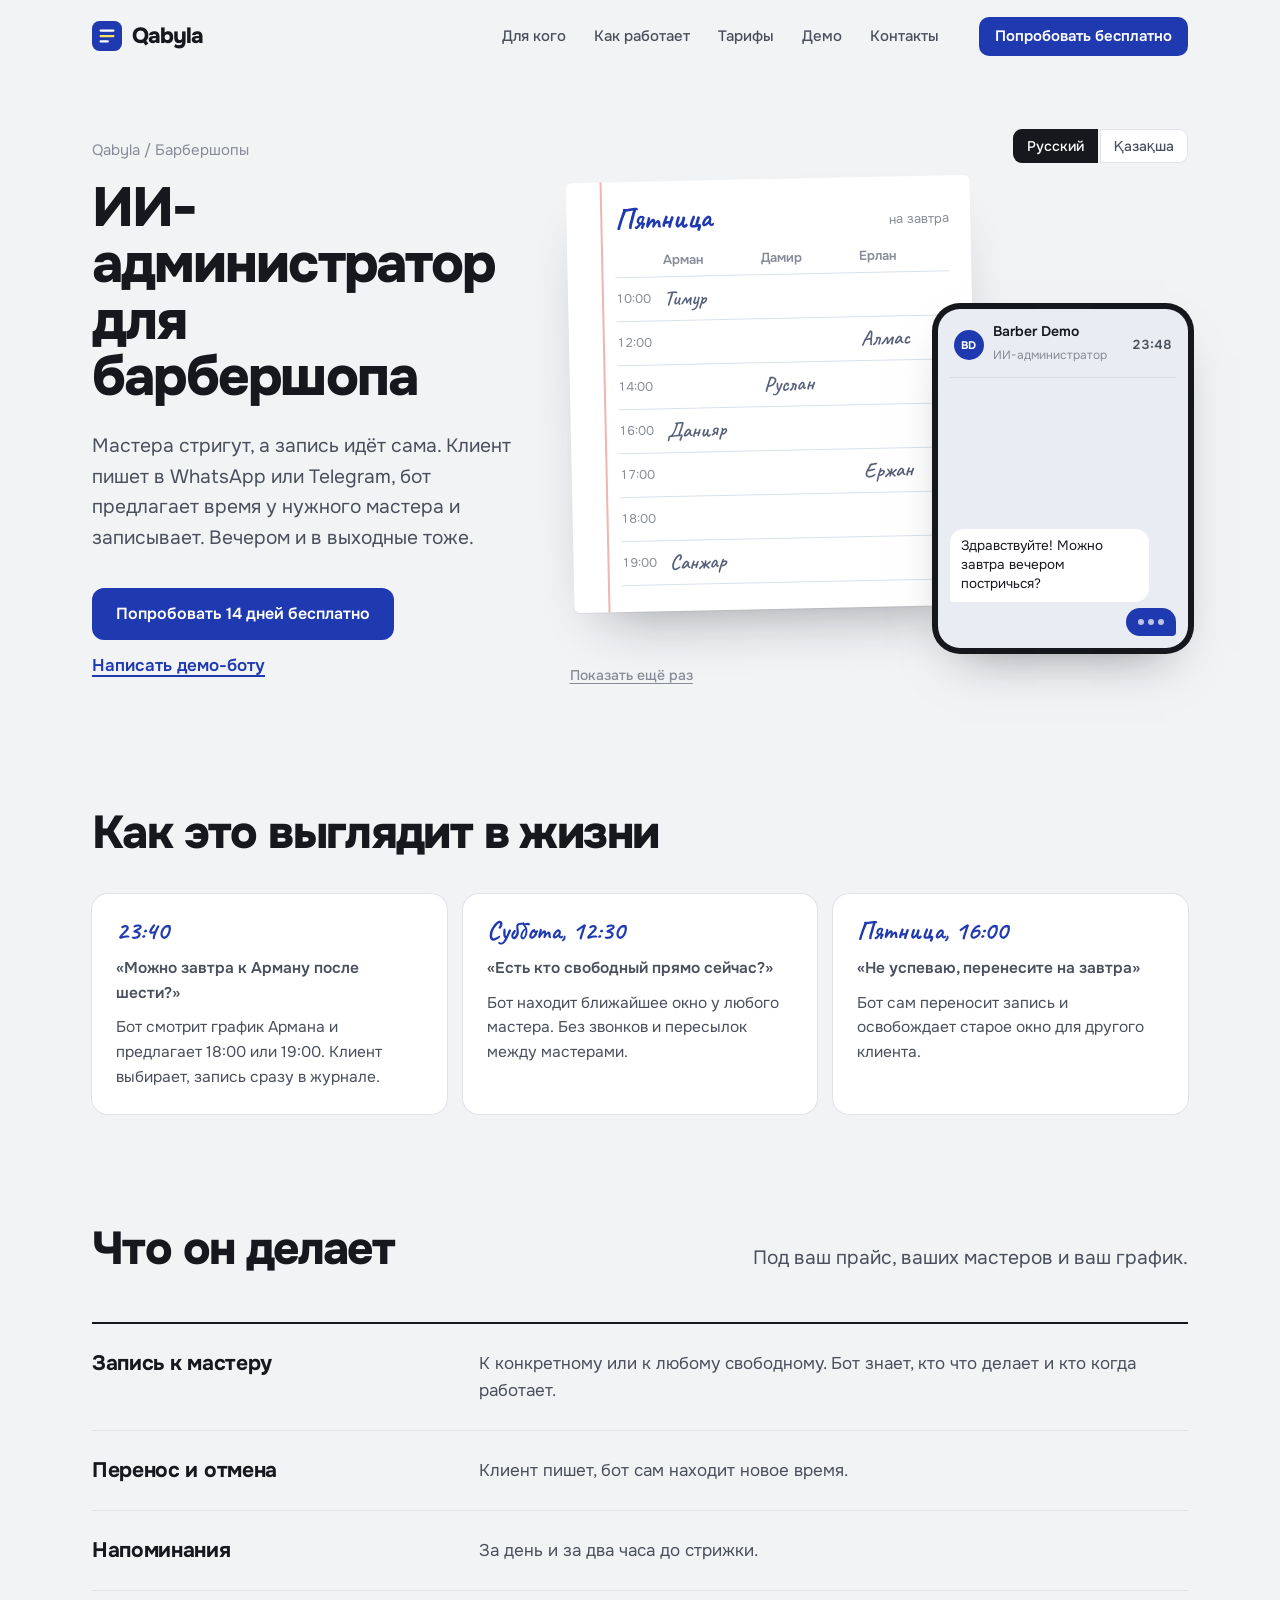
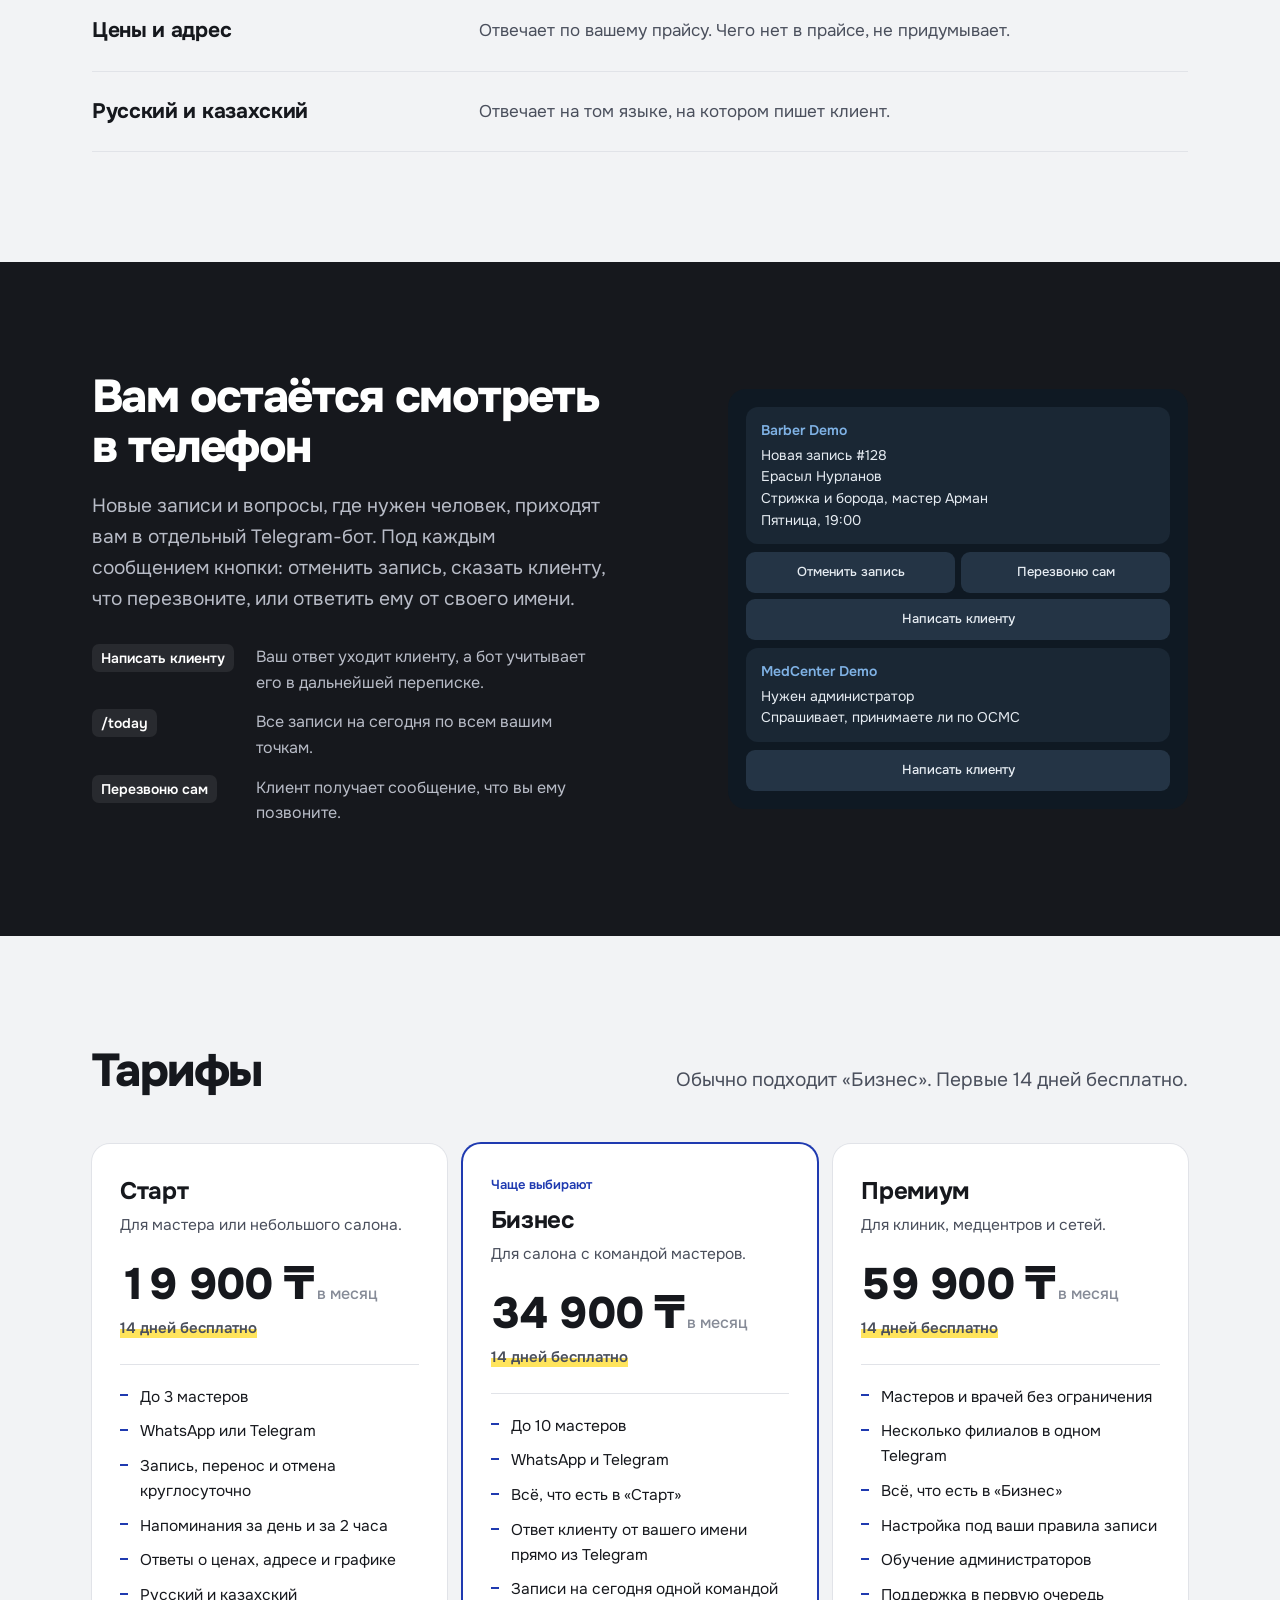
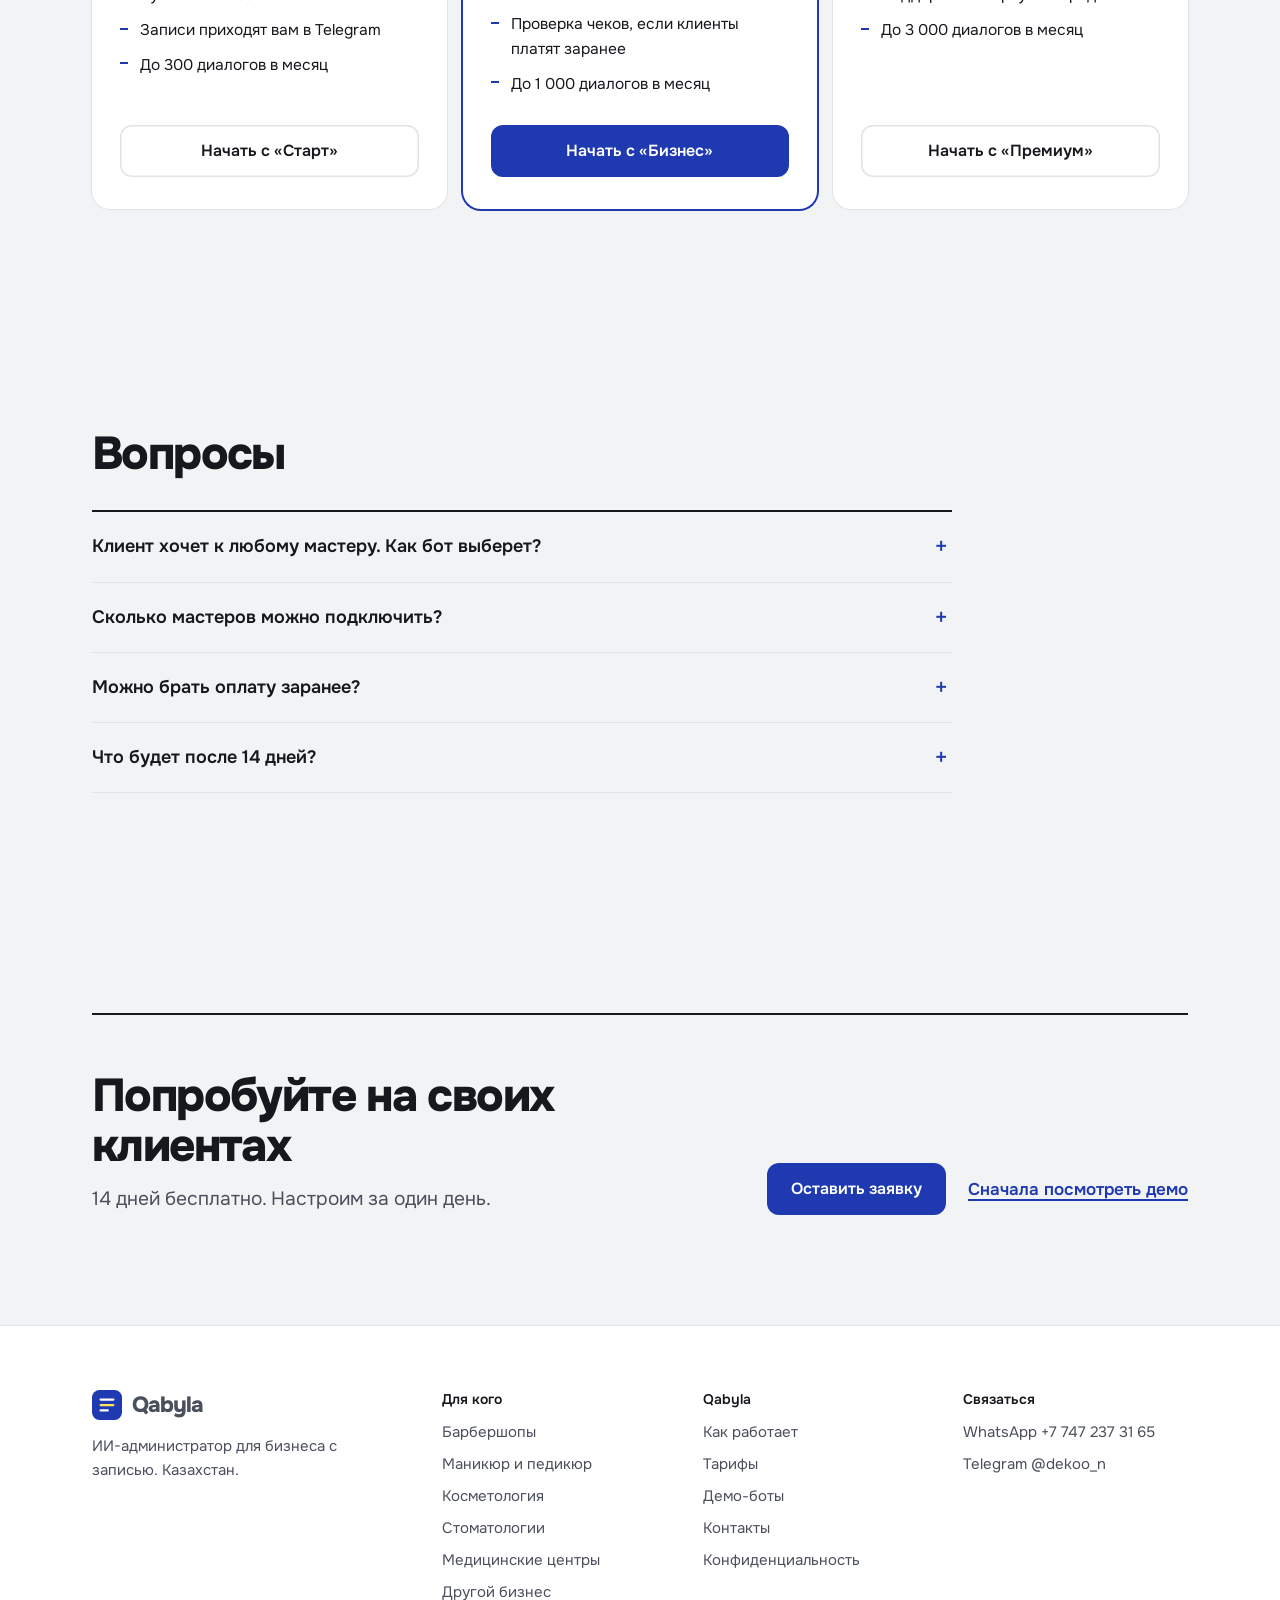
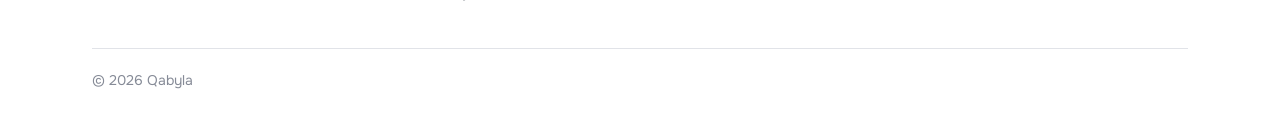
==== barbershop.html @ 43e149b2 "Сайт Qabyla: новый дизайн (журнал записи), страницы ниш, тарифы, демо, контакты Co-Authored-By: Clau" ====
<!doctype html>
<html lang="ru">
<head>
<meta charset="utf-8">
<meta name="viewport" content="width=device-width, initial-scale=1">
<title>ИИ-администратор для барбершопа: Qabyla</title>
<meta name="description" content="Мастера стригут, а запись идёт сама. Клиент пишет в WhatsApp или Telegram, бот предлагает время у нужного мастера и записывает. Вечером и в выходные тоже.">
<meta property="og:title" content="ИИ-администратор для барбершопа: Qabyla">
<meta property="og:description" content="Мастера стригут, а запись идёт сама. Клиент пишет в WhatsApp или Telegram, бот предлагает время у нужного мастера и записывает. Вечером и в выходные тоже.">
<link rel="icon" href="data:image/svg+xml,<svg viewBox='0 0 32 32' xmlns='http://www.w3.org/2000/svg'><rect width='32' height='32' rx='8' fill='%231F3AB0'/><rect x='8' y='9' width='16' height='2.4' rx='1.2' fill='%23fff'/><rect x='8' y='14.8' width='16' height='2.4' rx='1.2' fill='%23FFE45C'/><rect x='8' y='20.6' width='10' height='2.4' rx='1.2' fill='%23fff'/></svg>">
<link rel="preconnect" href="https://fonts.googleapis.com">
<link rel="preconnect" href="https://fonts.gstatic.com" crossorigin>
<link href="https://fonts.googleapis.com/css2?family=Caveat:wght@600;700&family=Onest:wght@400;500;600;700;800&display=swap" rel="stylesheet">
<link rel="stylesheet" href="assets/style.css?v=202611200009">
</head>
<body>
<header class="top">
  <div class="wrap">
    <a class="logo" href="index.html" aria-label="Qabyla, на главную"><svg viewBox="0 0 32 32" aria-hidden="true"><rect width="32" height="32" rx="8" fill="#1F3AB0"/><rect x="8" y="9" width="16" height="2.4" rx="1.2" fill="#fff"/><rect x="8" y="14.8" width="16" height="2.4" rx="1.2" fill="#FFE45C"/><rect x="8" y="20.6" width="10" height="2.4" rx="1.2" fill="#fff"/></svg>Qabyla</a>
    <nav class="menu" aria-label="Главное меню">
      <div class="dd"><button type="button" aria-expanded="false">Для кого</button><div class="dd-panel"><a href="barbershop.html"><b>Барбершопы</b><small>Запись к нужному мастеру или к любому свободному</small></a><a href="nails.html"><b>Маникюр и педикюр</b><small>Длинные процедуры без накладок по времени</small></a><a href="cosmetology.html"><b>Косметология</b><small>Перед уколами сначала консультация</small></a><a href="dental.html"><b>Стоматологии</b><small>Острая боль попадает в ближайшее окно</small></a><a href="medcenter.html"><b>Медицинские центры</b><small>Подскажет, к какому врачу идти</small></a><a href="custom.html"><b>Другой бизнес</b><small>Груминг, массаж, автомойка и другие</small></a></div></div>
      <a href="how.html">Как работает</a><a href="pricing.html">Тарифы</a><a href="demo.html">Демо</a><a href="contact.html">Контакты</a>
      <a class="btn btn-pen m-cta" href="contact.html">Попробовать бесплатно</a>
    </nav>
    <a class="btn btn-pen btn-sm head-cta" href="contact.html">Попробовать бесплатно</a>
    <button class="burger" type="button" aria-expanded="false">Меню</button>
  </div>
</header>
<main>
<section class="hero">
  <div class="wrap hero-grid">
    <div>
      <p class="hero-note" style="margin:0 0 18px"><a href="index.html" style="text-decoration:none">Qabyla</a> / Барбершопы</p>
      <h1>ИИ-администратор для барбершопа</h1>
      <p class="lead">Мастера стригут, а запись идёт сама. Клиент пишет в WhatsApp или Telegram, бот предлагает время у нужного мастера и записывает. Вечером и в выходные тоже.</p>
      <div class="actions"><a class="btn btn-pen" href="contact.html?biz=Барбершоп&amp;plan=Бизнес">Попробовать 14 дней бесплатно</a>
        <a class="link" href="https://t.me/barber_demo_ai_bot" target="_blank" rel="noopener">Написать демо-боту</a></div>
    </div>
    <div>
  <div class="lang-switch" data-lang-for="niche-desk" role="group" aria-label="Язык переписки">
    <button type="button" data-lang="ru" aria-pressed="true">Русский</button><button type="button" data-lang="kk" aria-pressed="false">Қазақша</button>
  </div>
  <div class="desk" id="niche-desk" data-scene="barber">
    <div class="journal" aria-label="Журнал записи на завтра">
      <div class="j-head"><b>Пятница</b><small>на завтра</small></div>
      <div class="j-grid"></div>
    </div>
    <div class="chat" aria-label="Переписка клиента с ИИ-администратором">
      <div class="chat-bar"><i class="p-ava">BD</i><div><b class="p-name">Barber Demo</b><small>ИИ-администратор</small></div><time>23:47</time></div>
      <div class="msgs" aria-live="polite"></div>
    </div>
  </div>
  <button class="replay" type="button" data-replay="niche-desk">Показать ещё раз</button>
</div>
  </div>
</section>

<section style="padding-top:20px">
  <div class="wrap">
    <h2 style="margin-bottom:36px">Как это выглядит в жизни</h2>
    <div class="cases"><div class="case"><div class="when">23:40</div><p class="q">«Можно завтра к Арману после шести?»</p><p>Бот смотрит график Армана и предлагает 18:00 или 19:00. Клиент выбирает, запись сразу в журнале.</p></div><div class="case"><div class="when">Суббота, 12:30</div><p class="q">«Есть кто свободный прямо сейчас?»</p><p>Бот находит ближайшее окно у любого мастера. Без звонков и пересылок между мастерами.</p></div><div class="case"><div class="when">Пятница, 16:00</div><p class="q">«Не успеваю, перенесите на завтра»</p><p>Бот сам переносит запись и освобождает старое окно для другого клиента.</p></div></div>
  </div>
</section>

<section style="padding-top:0">
  <div class="wrap">
    <div class="sec-head"><h2>Что он делает</h2><p class="lead">Под ваш прайс, ваших мастеров и ваш график.</p></div>
    <div class="ledger"><div><h3>Запись к мастеру</h3><p>К конкретному или к любому свободному. Бот знает, кто что делает и кто когда работает.</p></div><div><h3>Перенос и отмена</h3><p>Клиент пишет, бот сам находит новое время.</p></div><div><h3>Напоминания</h3><p>За день и за два часа до стрижки.</p></div><div><h3>Цены и адрес</h3><p>Отвечает по вашему прайсу. Чего нет в прайсе, не придумывает.</p></div><div><h3>Русский и казахский</h3><p>Отвечает на том языке, на котором пишет клиент.</p></div></div>
  </div>
</section>

<section class="ink">
  <div class="wrap split">
    <div>
      <h2>Вам остаётся смотреть в телефон</h2>
      <p class="lead" style="margin-top:20px">Новые записи и вопросы, где нужен человек, приходят вам в отдельный Telegram-бот. Под каждым сообщением кнопки: отменить запись, сказать клиенту, что перезвоните, или ответить ему от своего имени.</p>
      <ul class="cmds">
        <li><code>Написать клиенту</code><span>Ваш ответ уходит клиенту, а бот учитывает его в дальнейшей переписке.</span></li>
        <li><code>/today</code><span>Все записи на сегодня по всем вашим точкам.</span></li>
        <li><code>Перезвоню сам</code><span>Клиент получает сообщение, что вы ему позвоните.</span></li>
      </ul>
    </div>
    <div class="tg" aria-label="Пример сообщений в боте администратора">
      <div class="tg-card"><div class="biz">Barber Demo</div>Новая запись #128<br>Ерасыл Нурланов<br>Стрижка и борода, мастер Арман<br>Пятница, 19:00</div>
      <div class="tg-btns"><span>Отменить запись</span><span>Перезвоню сам</span><span class="full">Написать клиенту</span></div>
      <div class="tg-card"><div class="biz">MedCenter Demo</div>Нужен администратор<br>Спрашивает, принимаете ли по ОСМС</div>
      <div class="tg-btns"><span class="full">Написать клиенту</span></div>
    </div>
  </div>
</section>

<section>
  <div class="wrap">
    <div class="sec-head"><h2>Тарифы</h2><p class="lead">Обычно подходит «Бизнес». Первые 14 дней бесплатно.</p></div>
    <div class="plans"><article class="plan"><h3>Старт</h3><p class="for">Для мастера или небольшого салона.</p>
  <div class="price">19 900 ₸<small> в месяц</small></div><p class="free"><b>14 дней бесплатно</b></p>
  <ul><li>До 3 мастеров</li><li>WhatsApp или Telegram</li><li>Запись, перенос и отмена круглосуточно</li><li>Напоминания за день и за 2 часа</li><li>Ответы о ценах, адресе и графике</li><li>Русский и казахский</li><li>Записи приходят вам в Telegram</li><li>До 300 диалогов в месяц</li></ul><a class="btn btn-plain" href="contact.html?plan=Старт">Начать с «Старт»</a></article><article class="plan best"><span class="tag">Чаще выбирают</span><h3>Бизнес</h3><p class="for">Для салона с командой мастеров.</p>
  <div class="price">34 900 ₸<small> в месяц</small></div><p class="free"><b>14 дней бесплатно</b></p>
  <ul><li>До 10 мастеров</li><li>WhatsApp и Telegram</li><li>Всё, что есть в «Старт»</li><li>Ответ клиенту от вашего имени прямо из Telegram</li><li>Записи на сегодня одной командой</li><li>Проверка чеков, если клиенты платят заранее</li><li>До 1 000 диалогов в месяц</li></ul><a class="btn btn-pen" href="contact.html?plan=Бизнес">Начать с «Бизнес»</a></article><article class="plan"><h3>Премиум</h3><p class="for">Для клиник, медцентров и сетей.</p>
  <div class="price">59 900 ₸<small> в месяц</small></div><p class="free"><b>14 дней бесплатно</b></p>
  <ul><li>Мастеров и врачей без ограничения</li><li>Несколько филиалов в одном Telegram</li><li>Всё, что есть в «Бизнес»</li><li>Настройка под ваши правила записи</li><li>Обучение администраторов</li><li>Поддержка в первую очередь</li><li>До 3 000 диалогов в месяц</li></ul><a class="btn btn-plain" href="contact.html?plan=Премиум">Начать с «Премиум»</a></article></div>
  </div>
</section>

<section><div class="wrap"><h2 style="margin-bottom:32px">Вопросы</h2><div class="faq"><details><summary>Клиент хочет к любому мастеру. Как бот выберет?</summary><p>Предложит ближайшие свободные окна у всех мастеров, которые делают эту услугу. Выбирает клиент.</p></details><details><summary>Сколько мастеров можно подключить?</summary><p>На тарифе «Старт» до трёх, на «Бизнес» до десяти, на «Премиум» без ограничений.</p></details><details><summary>Можно брать оплату заранее?</summary><p>Можно. Если вы берёте предоплату, бот проверит присланный чек: сумму, получателя и дату. Включаем по вашему желанию.</p></details><details><summary>Что будет после 14 дней?</summary><p>Выбираете тариф и платите раз в месяц.</p></details></div></div></section>
<section style="padding-bottom:0"><div class="wrap"><div class="final">
  <div><h2>Попробуйте на своих клиентах</h2><p class="lead" style="margin-top:14px">14 дней бесплатно. Настроим за один день.</p></div>
  <div class="actions"><a class="btn btn-pen" href="contact.html">Оставить заявку</a><a class="link" href="demo.html">Сначала посмотреть демо</a></div>
</div></div></section>
</main>
<footer>
  <div class="wrap">
    <div class="f-grid">
      <div><a class="logo" href="index.html"><svg viewBox="0 0 32 32" aria-hidden="true"><rect width="32" height="32" rx="8" fill="#1F3AB0"/><rect x="8" y="9" width="16" height="2.4" rx="1.2" fill="#fff"/><rect x="8" y="14.8" width="16" height="2.4" rx="1.2" fill="#FFE45C"/><rect x="8" y="20.6" width="10" height="2.4" rx="1.2" fill="#fff"/></svg>Qabyla</a>
        <p style="margin-top:14px;max-width:22em">ИИ-администратор для бизнеса с записью. Казахстан.</p></div>
      <div><h4>Для кого</h4><ul><li><a href="barbershop.html">Барбершопы</a></li><li><a href="nails.html">Маникюр и педикюр</a></li><li><a href="cosmetology.html">Косметология</a></li><li><a href="dental.html">Стоматологии</a></li><li><a href="medcenter.html">Медицинские центры</a></li><li><a href="custom.html">Другой бизнес</a></li></ul></div>
      <div><h4>Qabyla</h4><ul><li><a href="how.html">Как работает</a></li><li><a href="pricing.html">Тарифы</a></li>
        <li><a href="demo.html">Демо-боты</a></li><li><a href="contact.html">Контакты</a></li><li><a href="privacy.html">Конфиденциальность</a></li></ul></div>
      <div><h4>Связаться</h4><ul><li><a href="https://wa.me/77472373165" target="_blank" rel="noopener">WhatsApp +7 747 237 31 65</a></li>
        <li><a href="https://t.me/dekoo_n" target="_blank" rel="noopener">Telegram @dekoo_n</a></li></ul></div>
    </div>
    <div class="f-bottom">© 2026 Qabyla</div>
  </div>
</footer>
<script src="assets/app.js?v=202611200009"></script>
</body>
</html>
---- assets/style.css ----
/* =========================================================
   Qabyla — сайт в духе бумажного журнала записи:
   белая бумага в линейку, синяя шариковая ручка, жёлтый маркер, красная ручка.
   ========================================================= */
:root{
  --bg:#F2F3F5; --paper:#FFFFFF; --ink:#16181D; --ink-2:#4A4F5C; --ink-3:#868B97;
  --pen:#1F3AB0; --pen-2:#172D8C; --mark:#FFE45C; --red:#D63A2C; --rule:#D9E1EC; --line:#E1E3E8;
  --text:"Onest",system-ui,sans-serif; --hand:"Caveat","Segoe Print",cursive;
}
*{box-sizing:border-box}
html{scroll-behavior:smooth;scroll-padding-top:84px}
body{margin:0;background:var(--bg);color:var(--ink);font:400 17px/1.6 var(--text);-webkit-font-smoothing:antialiased;overflow-x:clip}
img,svg{display:block;max-width:100%}
a{color:inherit}
p{margin:0}
:focus-visible{outline:3px solid var(--pen);outline-offset:3px;border-radius:6px}
.wrap{max-width:1160px;margin:0 auto;padding:0 32px}
@media (max-width:640px){.wrap{padding:0 16px}}
h1,h2,h3{font-family:var(--text);font-weight:800;margin:0;letter-spacing:-.035em;overflow-wrap:break-word;hyphens:auto}
h1{font-size:clamp(40px,5.4vw,72px);line-height:1.02}
h2{font-size:clamp(30px,3.6vw,46px);line-height:1.08}
h3{font-size:20px;line-height:1.3;letter-spacing:-.015em;font-weight:700}
.lead{font-size:clamp(18px,1.5vw,20px);line-height:1.6;color:var(--ink-2);max-width:34em}
.muted{color:var(--ink-2)}
section{padding:110px 0}
@media (max-width:760px){section{padding:72px 0}}
.sec-head{display:grid;grid-template-columns:minmax(0,1fr) minmax(0,1fr);gap:48px;align-items:end;margin-bottom:48px}
.sec-head .lead{justify-self:end}
@media (max-width:900px){.sec-head{grid-template-columns:minmax(0,1fr);gap:16px;margin-bottom:32px}.sec-head .lead{justify-self:start}}

/* ---------- кнопки и ссылки ---------- */
.btn{display:inline-flex;align-items:center;justify-content:center;gap:10px;font:600 16px/1 var(--text);text-decoration:none;border:0;cursor:pointer;
  border-radius:12px;padding:18px 24px;transition:background .15s,color .15s,box-shadow .15s}
.btn-pen{background:var(--pen);color:#fff}
.btn-pen:hover{background:var(--pen-2)}
.btn-plain{background:var(--paper);color:var(--ink);box-shadow:inset 0 0 0 1.5px var(--line)}
.btn-plain:hover{box-shadow:inset 0 0 0 1.5px var(--ink)}
.btn-sm{padding:12px 16px;font-size:15px;border-radius:10px}
.link{font-weight:600;color:var(--pen);text-decoration:underline;text-decoration-thickness:1.5px;text-underline-offset:4px}
.link:hover{text-decoration-color:var(--mark);text-decoration-thickness:6px;text-underline-offset:-1px}
.actions{display:flex;flex-wrap:wrap;gap:12px 22px;align-items:center}

/* ---------- шапка ---------- */
.top{position:sticky;top:0;z-index:50;background:rgba(242,243,245,.9);backdrop-filter:blur(14px);border-bottom:1px solid transparent;transition:border-color .2s}
.top.scrolled{border-bottom-color:var(--line)}
.top .wrap{display:flex;align-items:center;gap:28px;height:72px}
.logo{display:flex;align-items:center;gap:10px;text-decoration:none;font:800 22px/1 var(--text);letter-spacing:-.045em}
.logo svg{width:30px;height:30px}
.menu{display:flex;gap:4px;margin-left:auto;align-items:center}
.menu > a,.dd > button{font:500 15px/1 var(--text);text-decoration:none;color:var(--ink-2);padding:10px 12px;border-radius:8px;background:none;border:0;cursor:pointer}
.menu > a:hover,.dd > button:hover,.menu a[aria-current="page"]{color:var(--ink);background:rgba(22,24,29,.05)}
.dd{position:relative}
.dd-panel{position:absolute;top:calc(100% + 8px);left:-8px;width:340px;background:var(--paper);border-radius:14px;padding:8px;
  box-shadow:0 20px 50px -18px rgba(22,24,29,.35),0 0 0 1px var(--line);display:none}
.dd.open .dd-panel{display:grid}
.dd-panel a{display:block;padding:11px 12px;border-radius:9px;text-decoration:none}
.dd-panel a:hover{background:var(--bg)}
.dd-panel b{display:block;font-weight:600;font-size:15px}
.dd-panel small{font-size:13.5px;color:var(--ink-3)}
.burger{display:none;margin-left:auto;padding:0 14px;height:44px;border-radius:10px;border:0;background:var(--paper);box-shadow:inset 0 0 0 1px var(--line);cursor:pointer;font:600 15px var(--text);color:var(--ink)}
.menu .m-cta{display:none}
@media (max-width:1020px){
  .burger{display:block}
  .top .head-cta{display:none}
  .menu{display:none;position:absolute;top:72px;left:12px;right:12px;flex-direction:column;align-items:stretch;gap:0;background:var(--paper);
    border-radius:16px;padding:10px;box-shadow:0 24px 60px -20px rgba(22,24,29,.4),0 0 0 1px var(--line)}
  .top.open .menu{display:flex}
  .menu > a{padding:14px 12px;font-size:17px;color:var(--ink)}
  .dd > button{display:none}
  .dd-panel{position:static;display:grid;width:auto;box-shadow:none;padding:0 0 8px;border-bottom:1px solid var(--line);margin-bottom:6px;border-radius:0}
  .menu .m-cta{display:flex;margin-top:10px}
}

/* ---------- первый экран ---------- */
.hero{padding:56px 0 100px}
.hero-grid{display:grid;grid-template-columns:minmax(0,.82fr) minmax(0,1.18fr);gap:48px;align-items:center}
@media (max-width:1040px){.hero-grid{grid-template-columns:minmax(0,1fr);gap:48px}}
.hero h1{margin-bottom:26px;font-size:clamp(38px,4.3vw,60px)}
.hero .lead{margin-bottom:34px}
.hero-note{margin-top:22px;font-size:15px;color:var(--ink-3)}
.niche-switch{display:flex;flex-wrap:wrap;gap:4px 18px;margin-top:40px;padding-top:18px;border-top:1px solid var(--line);font-size:15px}
.niche-switch span{color:var(--ink-3)}
.niche-switch button{font:500 15px var(--text);border:0;background:none;padding:2px 0;cursor:pointer;color:var(--ink-2);border-bottom:2px solid transparent}
.niche-switch button[aria-selected="true"]{color:var(--ink);border-bottom-color:var(--pen)}

.lang-switch{display:flex;justify-content:flex-end;gap:2px;margin-bottom:16px}
.lang-switch button{font:500 14px var(--text);border:0;cursor:pointer;padding:8px 14px;background:var(--paper);color:var(--ink-2);box-shadow:inset 0 0 0 1px var(--line)}
.lang-switch button:first-child{border-radius:9px 0 0 9px}.lang-switch button:last-child{border-radius:0 9px 9px 0}
.lang-switch button[aria-pressed="true"]{background:var(--ink);color:#fff;box-shadow:none}
@media (max-width:640px){.lang-switch{justify-content:flex-start}}

/* «стол»: журнал + чат */
.desk{position:relative;display:grid;grid-template-columns:minmax(0,1fr) 250px;align-items:start}
@media (max-width:640px){.desk{grid-template-columns:minmax(0,1fr);gap:14px}}
.journal{background:var(--paper);border-radius:6px;padding:22px 22px 26px 54px;position:relative;transform:rotate(-1.2deg);
  box-shadow:0 1px 0 rgba(22,24,29,.06),0 30px 60px -32px rgba(22,24,29,.45);margin-right:-36px;padding-left:48px}
.journal::before{content:"";position:absolute;left:34px;top:0;bottom:0;width:1.5px;background:#F0B5AE}
@media (max-width:640px){.journal{margin-right:0;transform:none;padding:18px 14px 20px 40px}.journal::before{left:28px}}
.j-head{display:flex;justify-content:space-between;align-items:baseline;gap:10px;margin-bottom:10px}
.j-head b{font:700 30px/1 var(--hand);color:var(--pen)}
.j-head small{font-size:13px;color:var(--ink-3)}
.j-grid{display:grid;grid-template-columns:40px repeat(3,minmax(0,1fr));font-size:14px}
.j-grid > *{border-bottom:1px solid var(--rule);height:44px;display:flex;align-items:center;padding:0 8px;min-width:0}
.j-grid .h{font-weight:600;color:var(--ink-3);font-size:13px;height:32px}
.j-grid .t{color:var(--ink-3);font-size:12.5px;font-variant-numeric:tabular-nums;padding:0}
.j-grid .c{font:600 21px/1 var(--hand);color:var(--pen);white-space:nowrap;overflow:hidden;position:relative}
.j-grid .c.old{color:#56607A}
.j-grid .c .w{position:relative;z-index:1}
.j-grid .c.new::before{content:"";position:absolute;left:4px;top:9px;bottom:9px;right:auto;width:0;background:var(--mark);border-radius:3px;
  animation:swipe .7s .1s cubic-bezier(.3,.8,.3,1) forwards;transform:skew(-8deg)}
@keyframes swipe{to{width:calc(100% - 8px)}}
.j-grid .c.struck .w{color:#9AA0AE}
.j-grid .c.struck::after{content:"";position:absolute;left:6px;top:50%;height:2.5px;width:0;background:var(--red);border-radius:2px;transform:rotate(-4deg);animation:strike .5s ease forwards}
@keyframes strike{to{width:calc(100% - 14px)}}
.caret{display:inline-block;width:2px;height:20px;background:var(--pen);vertical-align:middle;margin-left:1px;animation:caret .8s steps(1) infinite}
@keyframes caret{50%{opacity:0}}

.chat{position:relative;margin-top:130px;background:#E9EDF3;border-radius:22px;padding:12px;
  box-shadow:0 24px 50px -22px rgba(22,24,29,.5),0 0 0 6px var(--ink);z-index:2}
@media (max-width:640px){.chat{margin-top:0;order:-1;box-shadow:0 0 0 5px var(--ink)}}
.chat-bar{display:flex;align-items:center;gap:9px;padding:2px 4px 10px;border-bottom:1px solid rgba(22,24,29,.08);margin-bottom:8px}
.chat-bar i{width:30px;height:30px;border-radius:50%;background:var(--pen);color:#fff;font:700 11px/30px var(--text);text-align:center;font-style:normal;flex:none}
.chat-bar b{font-size:14px;font-weight:600;display:block;line-height:1.2}
.chat-bar small{font-size:12px;color:var(--ink-3)}
.chat-bar time{margin-left:auto;font:600 13px var(--text);color:var(--ink-2);font-variant-numeric:tabular-nums}
.msgs{height:250px;display:flex;flex-direction:column;justify-content:flex-end;gap:6px;overflow:hidden}
@media (max-width:640px){.msgs{height:230px}}
.msg{max-width:88%;padding:8px 11px;border-radius:14px;font-size:13.5px;line-height:1.4;animation:in .25s ease both}
.msg.in{align-self:flex-start;background:var(--paper);border-bottom-left-radius:4px}
.msg.out{align-self:flex-end;background:var(--pen);color:#fff;border-bottom-right-radius:4px}
.typing{align-self:flex-end;display:flex;gap:4px;padding:11px 12px;background:var(--pen);border-radius:14px;border-bottom-right-radius:4px}
.typing span{width:6px;height:6px;border-radius:50%;background:rgba(255,255,255,.7);animation:blink 1s infinite}
.typing span:nth-child(2){animation-delay:.15s}.typing span:nth-child(3){animation-delay:.3s}
@keyframes blink{0%,80%,100%{opacity:.3}40%{opacity:1}}
@keyframes in{from{opacity:0;transform:translateY(5px)}to{opacity:1;transform:none}}
.replay{margin-top:18px;font:500 14px var(--text);color:var(--ink-3);background:none;border:0;cursor:pointer;text-decoration:underline;text-underline-offset:3px;padding:0}
@media (max-width:640px){.replay{margin-top:4px}}

/* ---------- список «что делает» в линейку ---------- */
.ledger{border-top:2px solid var(--ink)}
.ledger > div{display:grid;grid-template-columns:minmax(0,.8fr) minmax(0,1.6fr);gap:32px;padding:26px 0;border-bottom:1px solid var(--line)}
@media (max-width:760px){.ledger > div{grid-template-columns:minmax(0,1fr);gap:6px;padding:20px 0}}
.ledger h3{font-size:21px}
.ledger p{color:var(--ink-2);max-width:40em}

/* ---------- бот администратора ---------- */
.ink{background:var(--ink);color:#fff}
.ink .lead,.ink .muted{color:#B8BCC7}
.split{display:grid;grid-template-columns:minmax(0,1fr) minmax(0,1fr);gap:64px;align-items:center}
@media (max-width:960px){.split{grid-template-columns:minmax(0,1fr);gap:40px}}
.tg{background:#0F1923;border-radius:18px;padding:18px;display:grid;gap:8px;max-width:460px;justify-self:end;width:100%}
@media (max-width:960px){.tg{justify-self:start}}
.tg-card{background:#1A2734;color:#E6ECF2;border-radius:12px;padding:13px 15px;font-size:14px;line-height:1.55}
.tg-card .biz{color:#7FB2E5;font-weight:600;margin-bottom:3px}
.tg-btns{display:grid;grid-template-columns:1fr 1fr;gap:6px}
.tg-btns span{background:#243445;color:#E6ECF2;border-radius:9px;padding:10px;text-align:center;font-size:13px;font-weight:500}
.tg-btns .full{grid-column:span 2}
.cmds{list-style:none;padding:0;margin:30px 0 0;display:grid;gap:14px}
.cmds li{display:grid;grid-template-columns:150px minmax(0,1fr);gap:14px;font-size:16px}
.cmds code{font:600 14px var(--text);color:#fff;background:rgba(255,255,255,.08);border-radius:7px;padding:5px 9px;justify-self:start;align-self:start}
.cmds span{color:#B8BCC7}
@media (max-width:520px){.cmds li{grid-template-columns:minmax(0,1fr);gap:6px}}

/* ---------- ниши: оглавление ---------- */
.toc{border-top:2px solid var(--ink)}
.toc a{display:grid;grid-template-columns:minmax(0,.9fr) minmax(0,1.5fr) auto;gap:28px;align-items:center;padding:24px 0;border-bottom:1px solid var(--line);text-decoration:none;transition:padding .2s}
.toc a:hover{padding-left:10px}
.toc a:hover h3{color:var(--pen)}
.toc h3{font-size:24px;letter-spacing:-.025em}
.toc p{color:var(--ink-2)}
.toc .go{font:600 15px var(--text);color:var(--pen);white-space:nowrap}
@media (max-width:760px){.toc a{grid-template-columns:minmax(0,1fr);gap:6px}}

/* ---------- шаги ---------- */
.steps{list-style:none;padding:0;margin:0;display:grid;grid-template-columns:repeat(4,minmax(0,1fr));gap:0;counter-reset:s;border-top:2px solid var(--ink)}
@media (max-width:900px){.steps{grid-template-columns:repeat(2,minmax(0,1fr))}}
@media (max-width:520px){.steps{grid-template-columns:minmax(0,1fr)}}
.steps li{counter-increment:s;padding:24px 24px 28px 0;border-bottom:1px solid var(--line)}
.steps li::before{content:counter(s);display:block;font:700 34px/1 var(--hand);color:var(--pen);margin-bottom:14px}
.steps b{display:block;font-size:18px;margin-bottom:6px}
.steps p{color:var(--ink-2);font-size:15.5px}

/* ---------- тарифы ---------- */
.plans{display:grid;grid-template-columns:repeat(3,minmax(0,1fr));gap:16px}
@media (max-width:980px){.plans{grid-template-columns:minmax(0,1fr);max-width:520px}}
.plan{background:var(--paper);border-radius:18px;padding:32px 28px;display:flex;flex-direction:column;box-shadow:0 0 0 1px var(--line)}
.plan.best{box-shadow:0 0 0 2px var(--pen)}
.plan .tag{align-self:flex-start;font:600 13px var(--text);color:var(--pen);margin-bottom:12px}
.plan h3{font-size:24px}
.plan .for{color:var(--ink-2);font-size:15.5px;margin:6px 0 24px}
.price{font:800 44px/1 var(--text);letter-spacing:-.04em;font-variant-numeric:tabular-nums}
.price small{font:500 16px var(--text);letter-spacing:0;color:var(--ink-3)}
.free{margin:10px 0 24px;font-size:15px;color:var(--ink-2)}
.free b{background:linear-gradient(transparent 55%,var(--mark) 55%);font-weight:600}
.plan ul{list-style:none;padding:0;margin:0 0 28px;display:grid;gap:10px;font-size:15.5px;border-top:1px solid var(--line);padding-top:20px}
.plan li{padding-left:20px;position:relative}
.plan li::before{content:"";position:absolute;left:0;top:.62em;width:8px;height:2px;background:var(--pen)}
.plan .btn{margin-top:auto}
.note{margin-top:22px;font-size:14.5px;color:var(--ink-3);max-width:58em}
.compare{width:100%;border-collapse:collapse;font-size:15.5px;background:var(--paper);border-radius:14px;overflow:hidden}
.compare th,.compare td{padding:15px 18px;border-bottom:1px solid var(--line);text-align:left}
.compare thead th{font-weight:700;border-bottom:2px solid var(--ink)}
.compare td:not(:first-child),.compare th:not(:first-child){text-align:center}
.compare tr:last-child td{border-bottom:0}
.y{color:var(--pen);font-weight:700}.n{color:var(--ink-3)}
.table-wrap{overflow-x:auto}

/* ---------- калькулятор ---------- */
.calc{background:var(--paper);border-radius:18px;padding:44px;display:grid;grid-template-columns:minmax(0,1fr) minmax(0,1fr);gap:48px;box-shadow:0 0 0 1px var(--line)}
@media (max-width:900px){.calc{grid-template-columns:minmax(0,1fr);padding:28px 20px}}
.field{display:grid;gap:6px;margin-bottom:20px}
.field label{display:flex;justify-content:space-between;font-weight:500;font-size:15px;color:var(--ink-2)}
.field output{font-weight:700;color:var(--ink);font-variant-numeric:tabular-nums}
input[type=range]{width:100%;accent-color:var(--pen);height:26px}
.calc-out{background:var(--ink);color:#fff;border-radius:14px;padding:28px;align-self:start}
.calc-out p{color:#B8BCC7;font-size:15.5px}
.calc-out .big{font:800 clamp(38px,4.4vw,56px)/1 var(--text);letter-spacing:-.04em;margin:8px 0 12px;font-variant-numeric:tabular-nums}
.calc-out .row{display:flex;justify-content:space-between;gap:12px;border-top:1px solid rgba(255,255,255,.12);padding-top:12px;margin-top:14px;font-size:15px}

/* ---------- формы ---------- */
.form{background:var(--paper);color:var(--ink);border-radius:18px;padding:34px;display:grid;gap:16px;box-shadow:0 0 0 1px var(--line)}
@media (max-width:540px){.form{padding:24px 18px}}
.form h3{font-size:24px}
.form label{display:grid;gap:7px;font-weight:500;font-size:15px}
.form input,.form select,.form textarea{font:400 16px var(--text);padding:13px 15px;border-radius:10px;border:1.5px solid var(--line);background:#fff;color:var(--ink);width:100%}
.form input:focus,.form select:focus,.form textarea:focus{border-color:var(--pen);outline:none}
.form .two{display:grid;grid-template-columns:minmax(0,1fr) minmax(0,1fr);gap:12px}
@media (max-width:540px){.form .two{grid-template-columns:minmax(0,1fr)}}
.form .alt{font-size:14.5px;color:var(--ink-3)}
[aria-invalid="true"]{border-color:var(--red)!important}
.kinds{display:flex;flex-wrap:wrap;gap:6px;margin-top:-4px}
.kinds button{font:500 14px var(--text);border:0;cursor:pointer;padding:7px 11px;border-radius:8px;background:var(--bg);color:var(--ink-2)}
.kinds button:hover{color:var(--ink)}
.kinds button.on{background:var(--pen);color:#fff}

/* ---------- демо ---------- */
.demo-list{border-top:2px solid var(--ink)}
.demo-row{display:grid;grid-template-columns:minmax(0,.8fr) minmax(0,1.6fr) auto;gap:28px;align-items:start;padding:28px 0;border-bottom:1px solid var(--line)}
@media (max-width:860px){.demo-row{grid-template-columns:minmax(0,1fr);gap:12px}}
.demo-row h3{font-size:22px}
.demo-row small{display:block;color:var(--ink-3);font-size:14px;margin-top:4px}
.phrases{display:flex;flex-wrap:wrap;gap:8px}
.phrases button{font:400 15px var(--text);text-align:left;border:0;cursor:pointer;padding:9px 12px;border-radius:10px;background:var(--paper);box-shadow:inset 0 0 0 1px var(--line);color:var(--ink)}
.phrases button:hover{box-shadow:inset 0 0 0 1.5px var(--pen)}
.phrases button.copied{background:var(--mark);box-shadow:none}

/* ---------- FAQ ---------- */
.faq{border-top:2px solid var(--ink);max-width:860px}
.faq details{border-bottom:1px solid var(--line)}
.faq summary{list-style:none;cursor:pointer;padding:22px 40px 22px 0;font:600 18px/1.4 var(--text);position:relative}
.faq summary::-webkit-details-marker{display:none}
.faq summary::after{content:"+";position:absolute;right:4px;top:18px;font:400 26px var(--text);color:var(--pen);transition:transform .2s}
.faq details[open] summary::after{transform:rotate(45deg)}
.faq details p{padding:0 0 22px;color:var(--ink-2);max-width:46em}

/* ---------- внутренние страницы ---------- */
.page-head{padding:64px 0 56px}
.page-head .crumbs{font-size:14px;color:var(--ink-3);margin-bottom:18px}
.page-head .crumbs a{text-decoration:none}
.page-head h1{max-width:15em}
.page-head .lead{margin-top:22px}
.cases{display:grid;grid-template-columns:repeat(3,minmax(0,1fr));gap:16px}
@media (max-width:900px){.cases{grid-template-columns:minmax(0,1fr)}}
.case{background:var(--paper);border-radius:16px;padding:24px;box-shadow:0 0 0 1px var(--line)}
.case .when{font:700 26px/1 var(--hand);color:var(--pen);margin-bottom:12px}
.case .q{font-weight:600;margin-bottom:10px}
.case p{color:var(--ink-2);font-size:15.5px}
.prose{max-width:760px}
.prose h2{font-size:22px;margin:38px 0 10px;letter-spacing:-.02em}
.prose p,.prose li{color:var(--ink-2)}
.prose ul{padding-left:22px}
.prose li{margin-bottom:6px}

/* ---------- финал и подвал ---------- */
.final{border-top:2px solid var(--ink);padding:56px 0 0;display:grid;grid-template-columns:minmax(0,1.3fr) auto;gap:32px;align-items:end}
@media (max-width:820px){.final{grid-template-columns:minmax(0,1fr)}}
.final h2{max-width:16em}
footer{padding:64px 0 48px;margin-top:110px;background:var(--paper);border-top:1px solid var(--line);font-size:15px;color:var(--ink-2)}
.f-grid{display:grid;grid-template-columns:1.4fr 1fr 1fr 1fr;gap:36px}
@media (max-width:860px){.f-grid{grid-template-columns:1fr 1fr}}
@media (max-width:480px){.f-grid{grid-template-columns:1fr}}
footer h4{font:600 14px var(--text);color:var(--ink);margin:0 0 12px}
footer ul{list-style:none;padding:0;margin:0;display:grid;gap:8px}
footer a{text-decoration:none}
footer a:hover{color:var(--pen)}
.f-bottom{margin-top:44px;padding-top:20px;border-top:1px solid var(--line);font-size:14px;color:var(--ink-3)}

@media (prefers-reduced-motion:reduce){
  html{scroll-behavior:auto}
  *,*::before,*::after{animation:none!important;transition:none!important}
  .j-grid .c.new::before{width:calc(100% - 8px)}
  .j-grid .c.struck::after{width:calc(100% - 14px)}
}
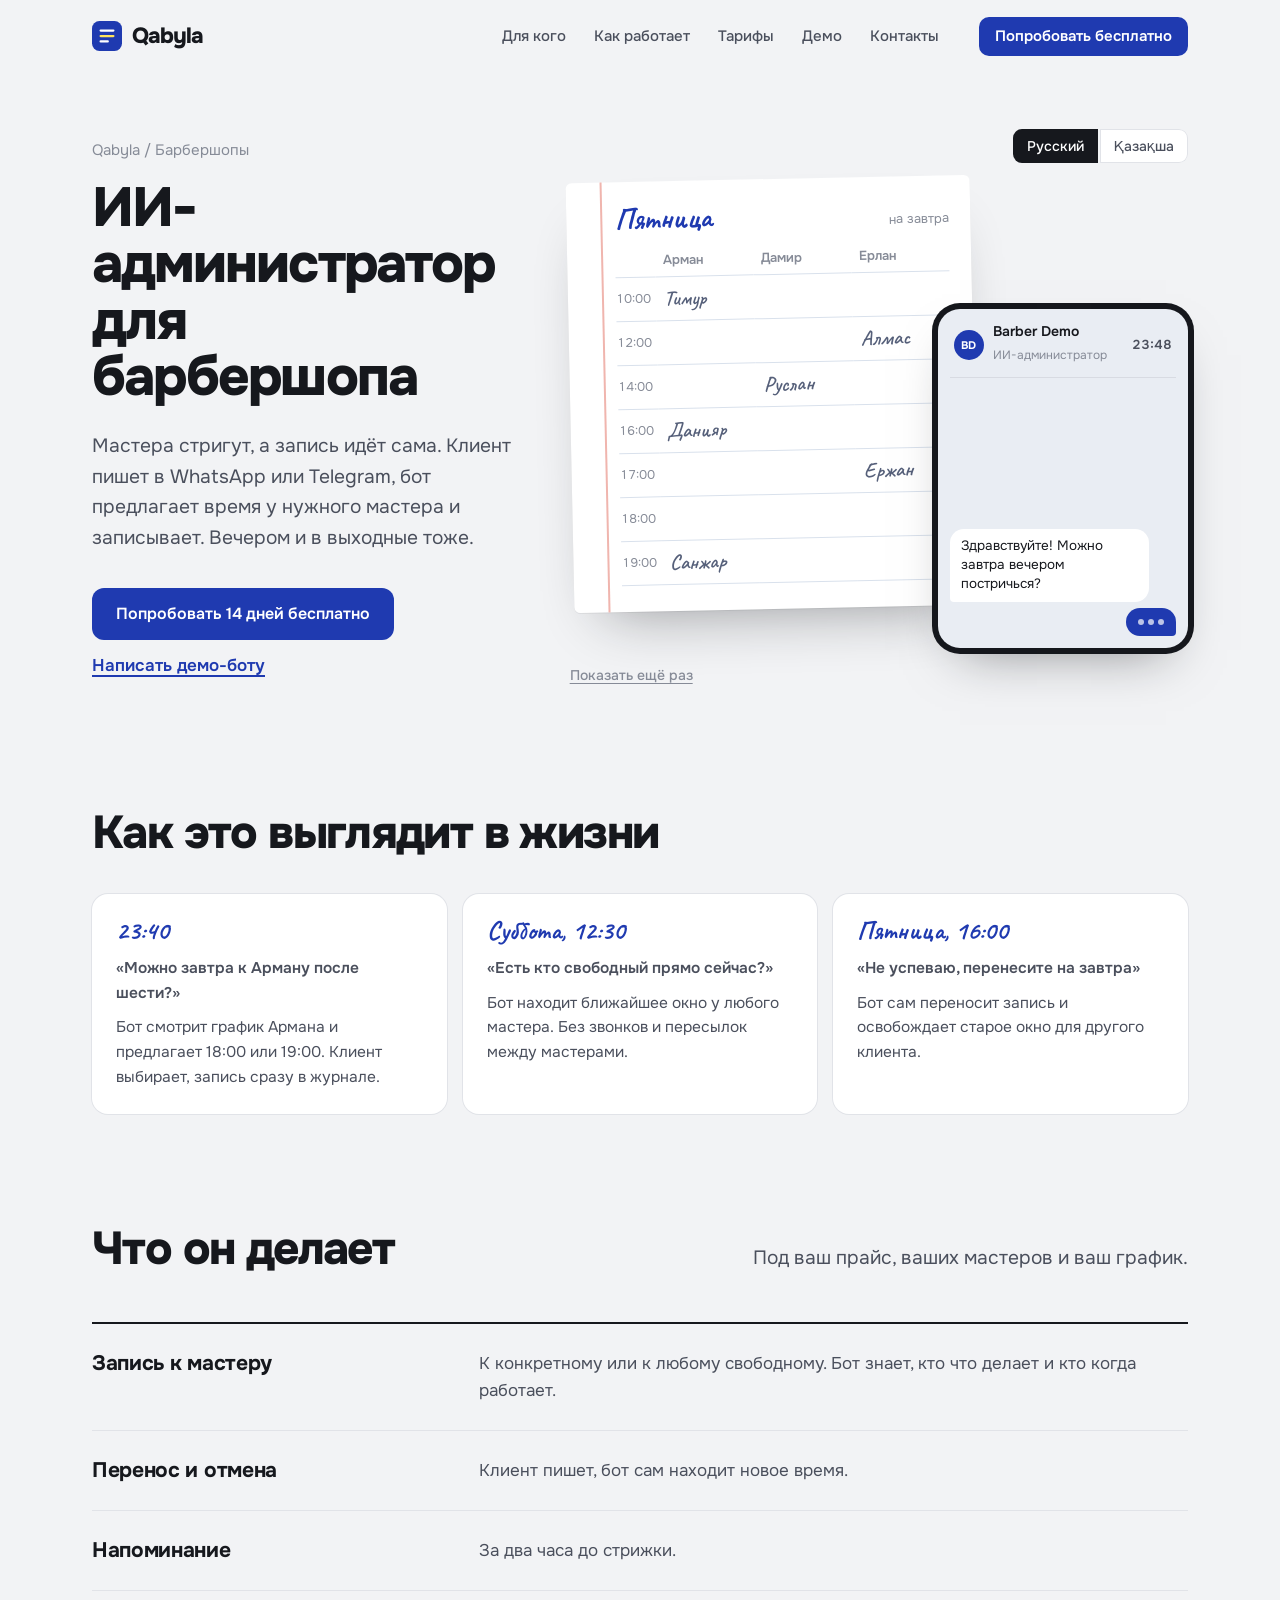
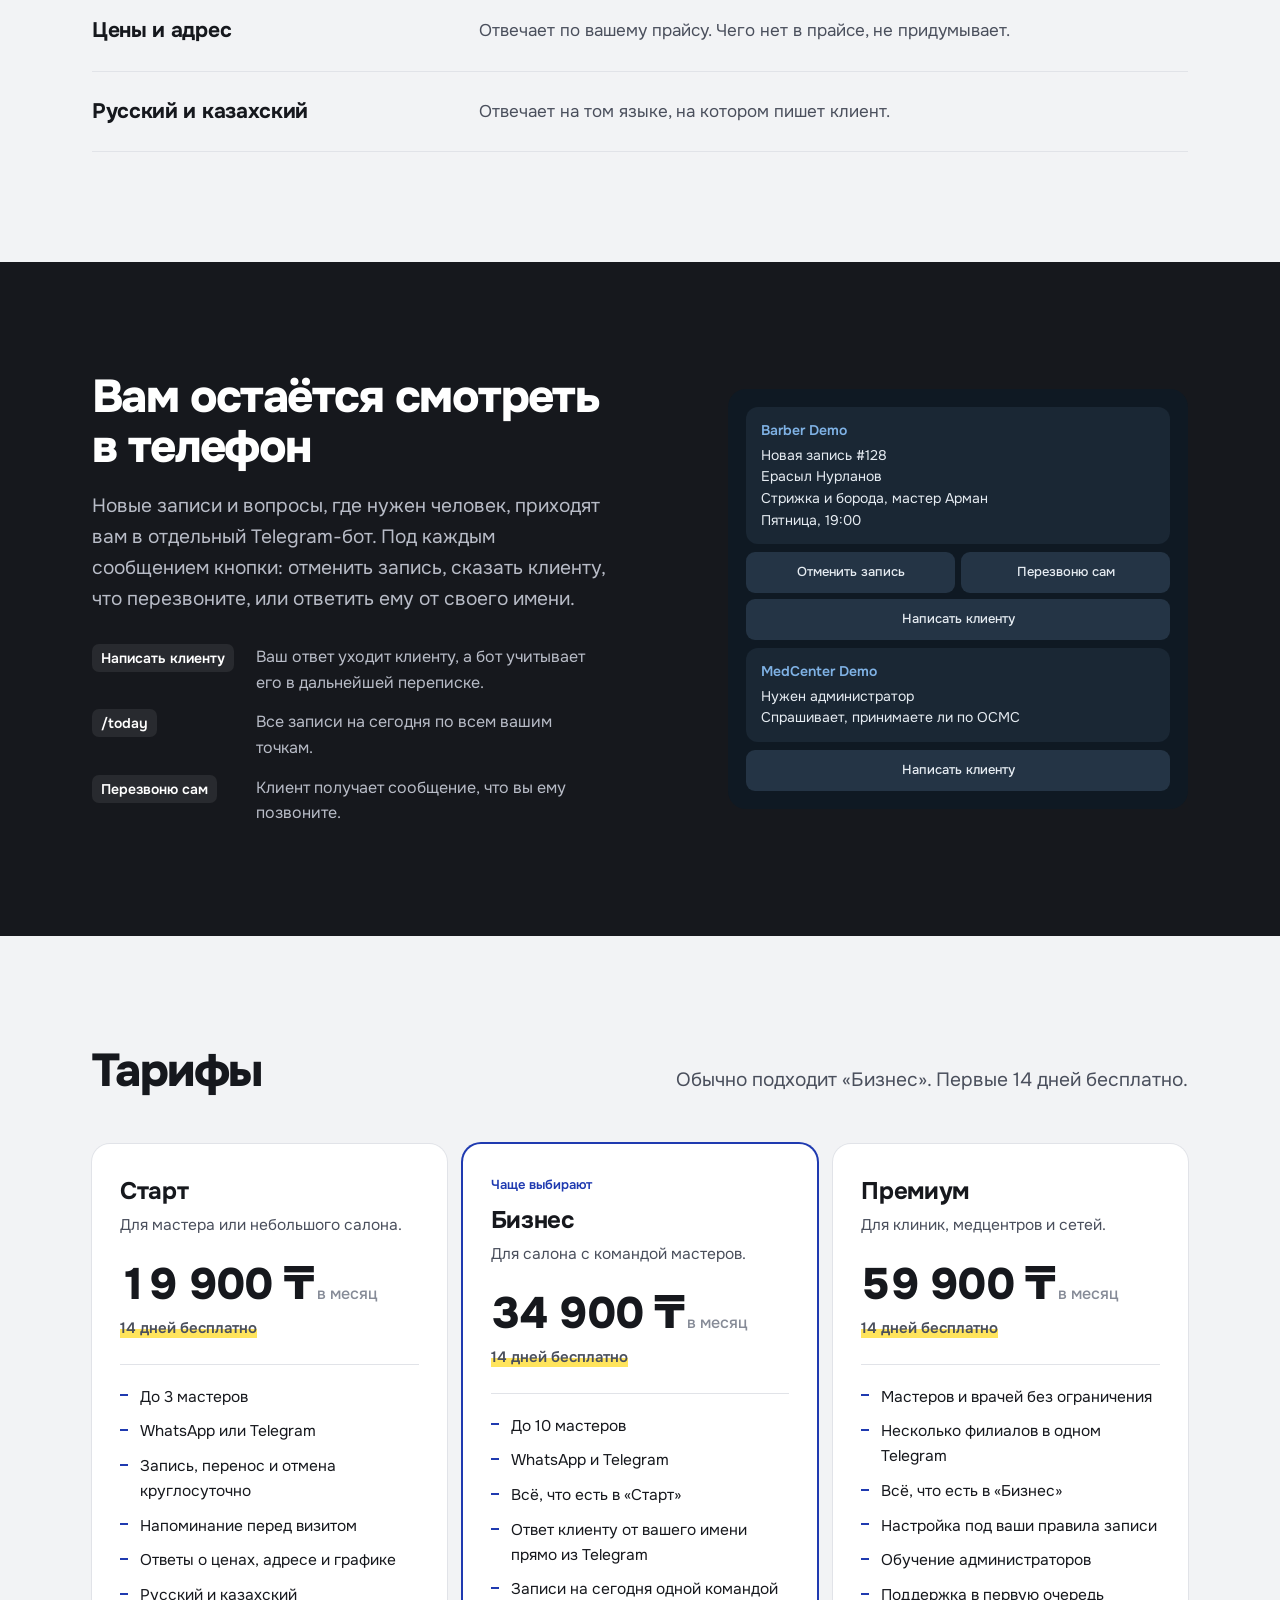
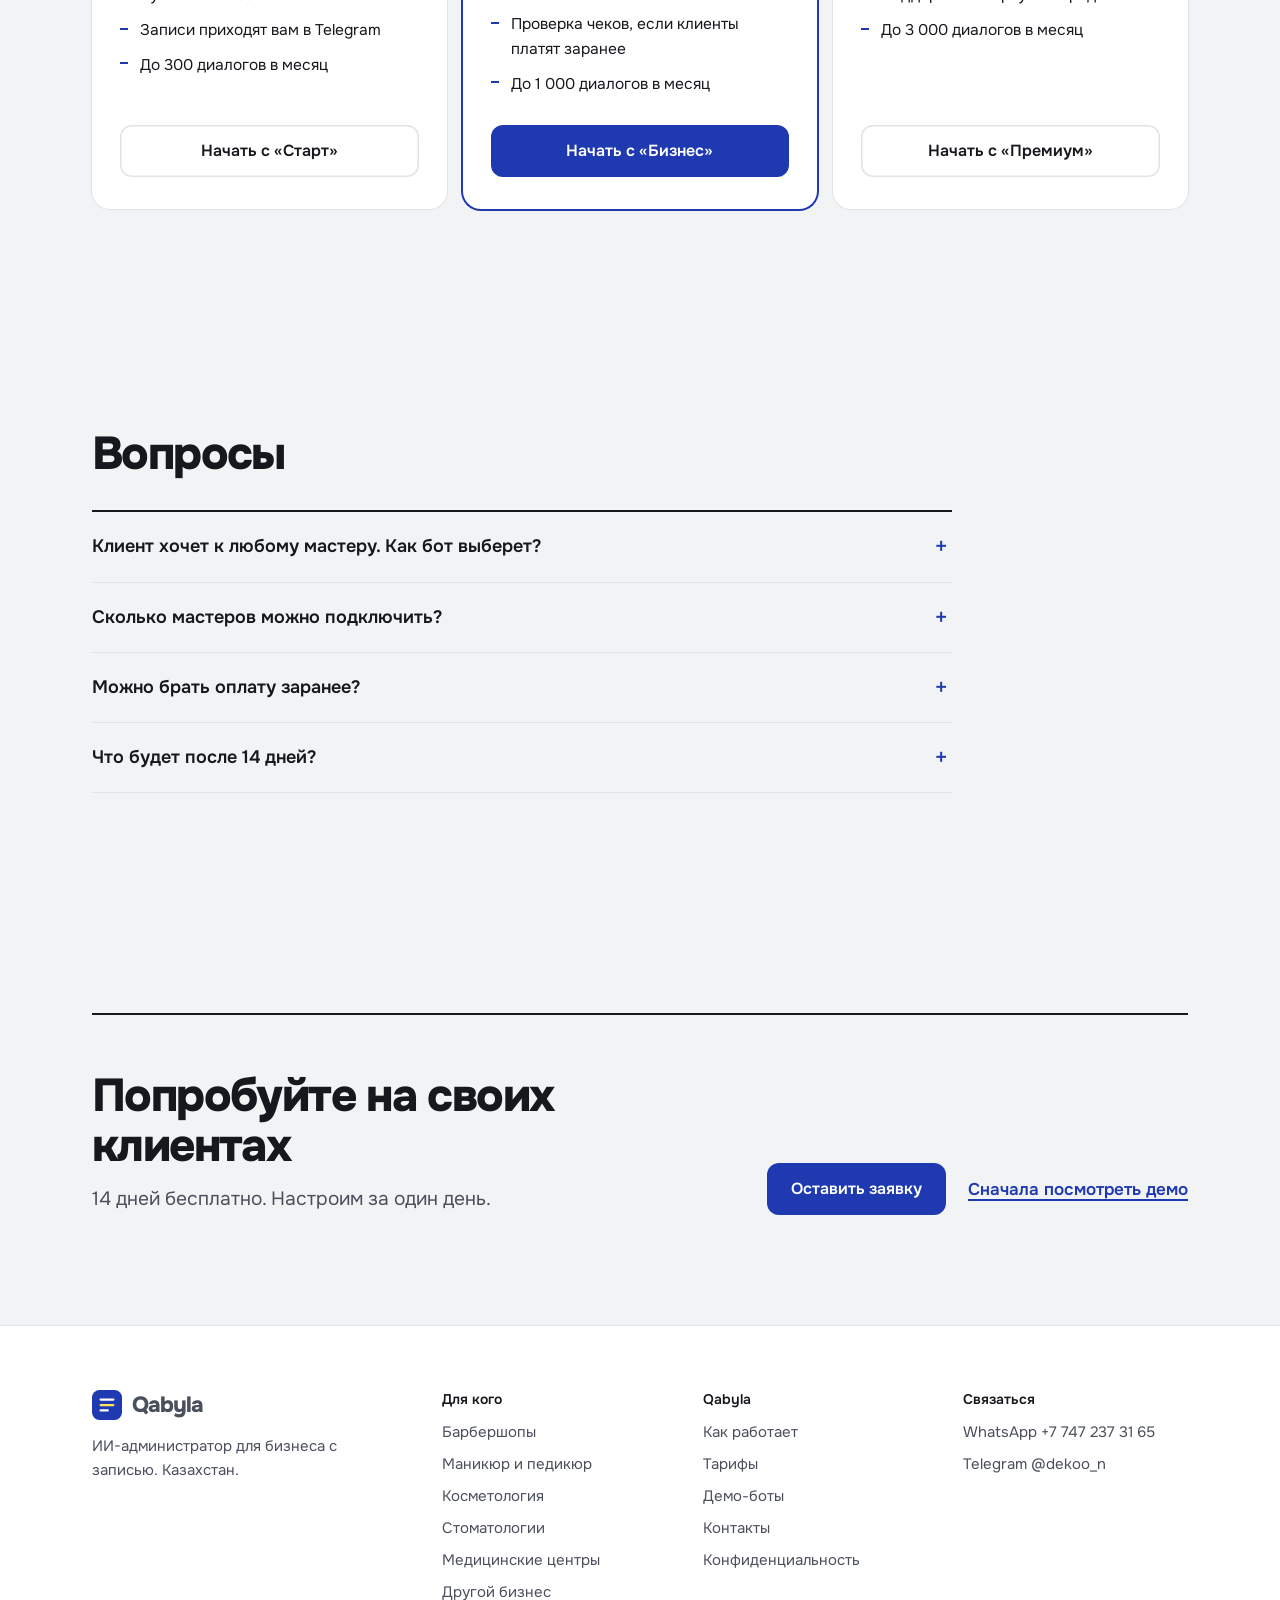
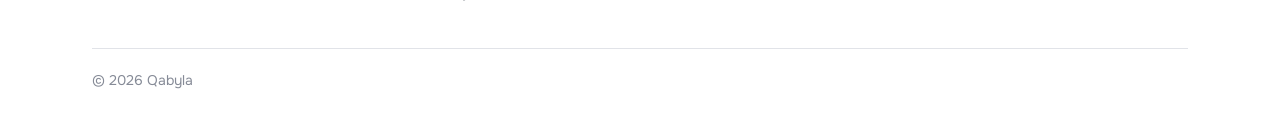
==== commit e3d775b8: "Сайт: одно напоминание за два часа до визита (время настраивается) Co-Authored-By: Claude Opus 5.5 <" ====
--- a/barbershop.html
+++ b/barbershop.html
@@ -11,7 +11,7 @@
 <link rel="preconnect" href="https://fonts.googleapis.com">
 <link rel="preconnect" href="https://fonts.gstatic.com" crossorigin>
 <link href="https://fonts.googleapis.com/css2?family=Caveat:wght@600;700&family=Onest:wght@400;500;600;700;800&display=swap" rel="stylesheet">
-<link rel="stylesheet" href="assets/style.css?v=202611200009">
+<link rel="stylesheet" href="assets/style.css?v=202611210210">
 </head>
 <body>
 <header class="top">
@@ -65,7 +65,7 @@
 <section style="padding-top:0">
   <div class="wrap">
     <div class="sec-head"><h2>Что он делает</h2><p class="lead">Под ваш прайс, ваших мастеров и ваш график.</p></div>
-    <div class="ledger"><div><h3>Запись к мастеру</h3><p>К конкретному или к любому свободному. Бот знает, кто что делает и кто когда работает.</p></div><div><h3>Перенос и отмена</h3><p>Клиент пишет, бот сам находит новое время.</p></div><div><h3>Напоминания</h3><p>За день и за два часа до стрижки.</p></div><div><h3>Цены и адрес</h3><p>Отвечает по вашему прайсу. Чего нет в прайсе, не придумывает.</p></div><div><h3>Русский и казахский</h3><p>Отвечает на том языке, на котором пишет клиент.</p></div></div>
+    <div class="ledger"><div><h3>Запись к мастеру</h3><p>К конкретному или к любому свободному. Бот знает, кто что делает и кто когда работает.</p></div><div><h3>Перенос и отмена</h3><p>Клиент пишет, бот сам находит новое время.</p></div><div><h3>Напоминание</h3><p>За два часа до стрижки.</p></div><div><h3>Цены и адрес</h3><p>Отвечает по вашему прайсу. Чего нет в прайсе, не придумывает.</p></div><div><h3>Русский и казахский</h3><p>Отвечает на том языке, на котором пишет клиент.</p></div></div>
   </div>
 </section>
 
@@ -94,7 +94,7 @@
     <div class="sec-head"><h2>Тарифы</h2><p class="lead">Обычно подходит «Бизнес». Первые 14 дней бесплатно.</p></div>
     <div class="plans"><article class="plan"><h3>Старт</h3><p class="for">Для мастера или небольшого салона.</p>
   <div class="price">19 900 ₸<small> в месяц</small></div><p class="free"><b>14 дней бесплатно</b></p>
-  <ul><li>До 3 мастеров</li><li>WhatsApp или Telegram</li><li>Запись, перенос и отмена круглосуточно</li><li>Напоминания за день и за 2 часа</li><li>Ответы о ценах, адресе и графике</li><li>Русский и казахский</li><li>Записи приходят вам в Telegram</li><li>До 300 диалогов в месяц</li></ul><a class="btn btn-plain" href="contact.html?plan=Старт">Начать с «Старт»</a></article><article class="plan best"><span class="tag">Чаще выбирают</span><h3>Бизнес</h3><p class="for">Для салона с командой мастеров.</p>
+  <ul><li>До 3 мастеров</li><li>WhatsApp или Telegram</li><li>Запись, перенос и отмена круглосуточно</li><li>Напоминание перед визитом</li><li>Ответы о ценах, адресе и графике</li><li>Русский и казахский</li><li>Записи приходят вам в Telegram</li><li>До 300 диалогов в месяц</li></ul><a class="btn btn-plain" href="contact.html?plan=Старт">Начать с «Старт»</a></article><article class="plan best"><span class="tag">Чаще выбирают</span><h3>Бизнес</h3><p class="for">Для салона с командой мастеров.</p>
   <div class="price">34 900 ₸<small> в месяц</small></div><p class="free"><b>14 дней бесплатно</b></p>
   <ul><li>До 10 мастеров</li><li>WhatsApp и Telegram</li><li>Всё, что есть в «Старт»</li><li>Ответ клиенту от вашего имени прямо из Telegram</li><li>Записи на сегодня одной командой</li><li>Проверка чеков, если клиенты платят заранее</li><li>До 1 000 диалогов в месяц</li></ul><a class="btn btn-pen" href="contact.html?plan=Бизнес">Начать с «Бизнес»</a></article><article class="plan"><h3>Премиум</h3><p class="for">Для клиник, медцентров и сетей.</p>
   <div class="price">59 900 ₸<small> в месяц</small></div><p class="free"><b>14 дней бесплатно</b></p>
@@ -122,6 +122,6 @@
     <div class="f-bottom">© 2026 Qabyla</div>
   </div>
 </footer>
-<script src="assets/app.js?v=202611200009"></script>
+<script src="assets/app.js?v=202611210210"></script>
 </body>
 </html>
